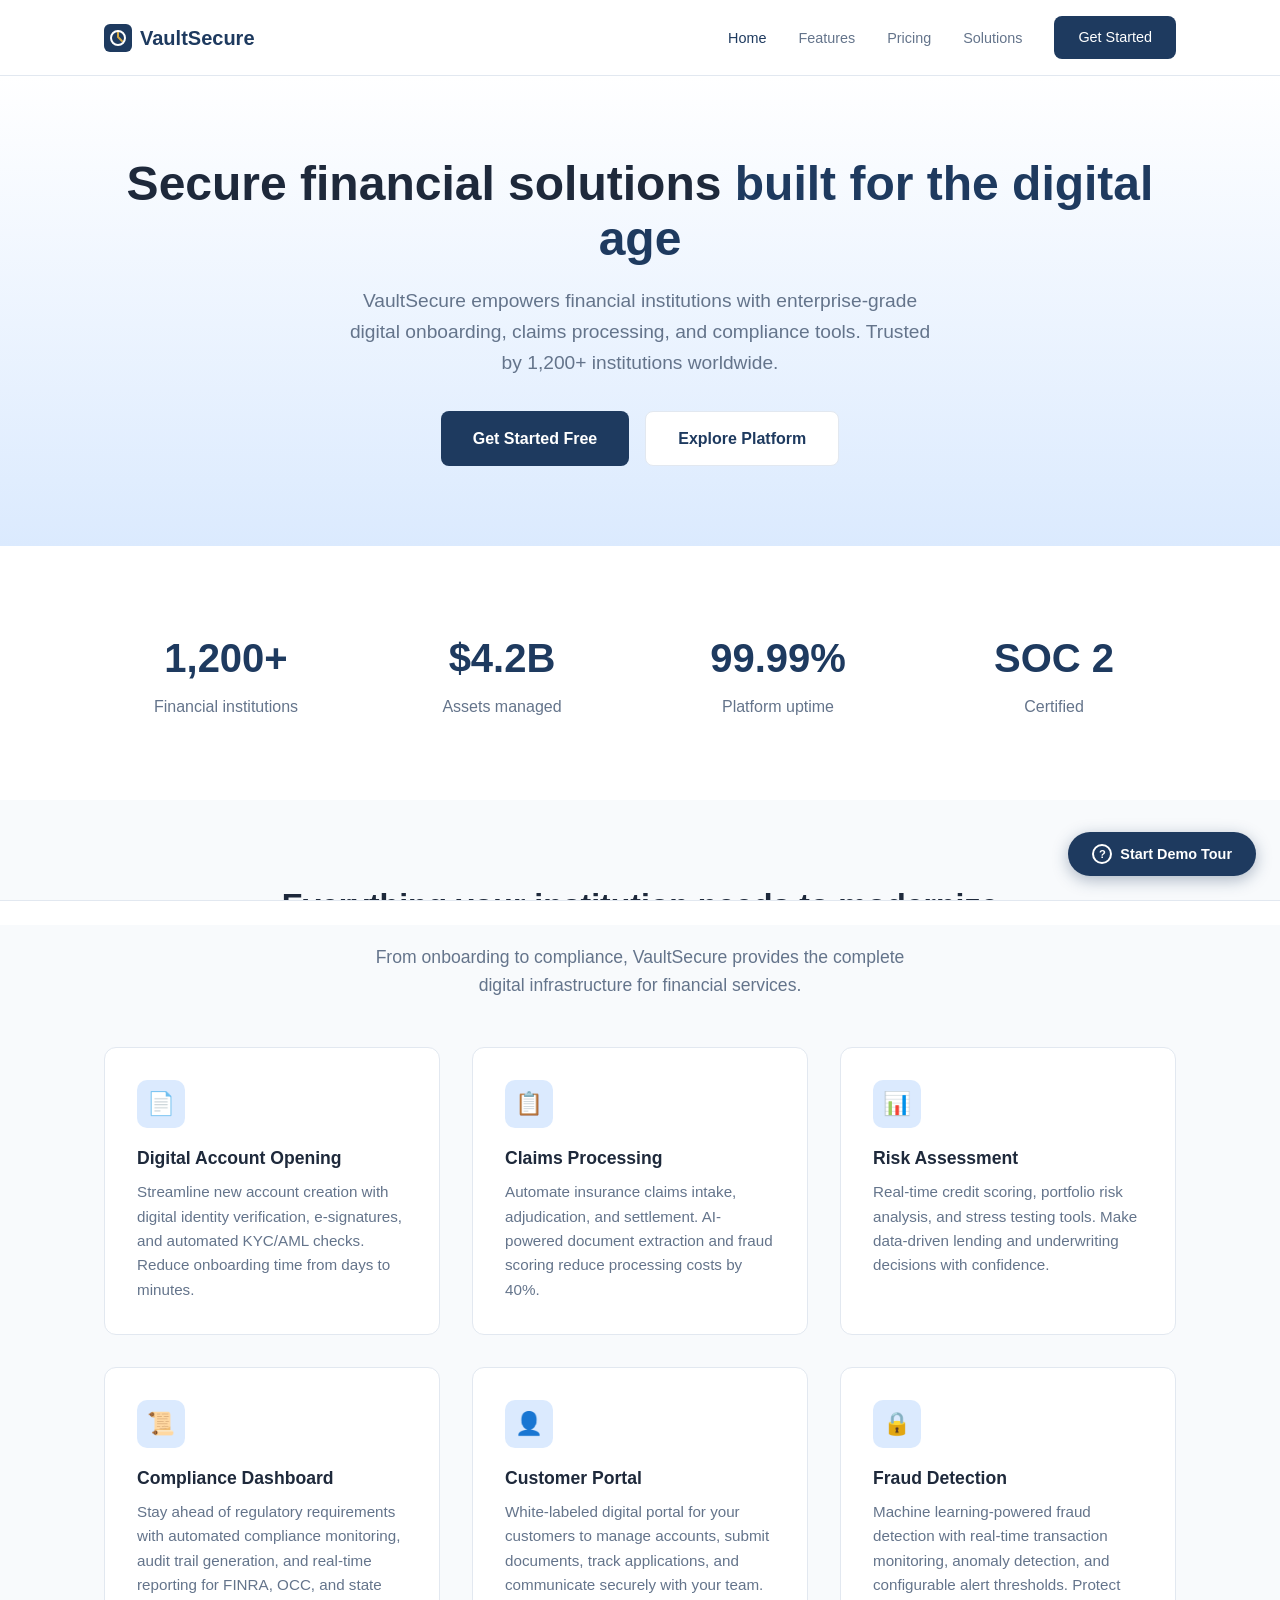
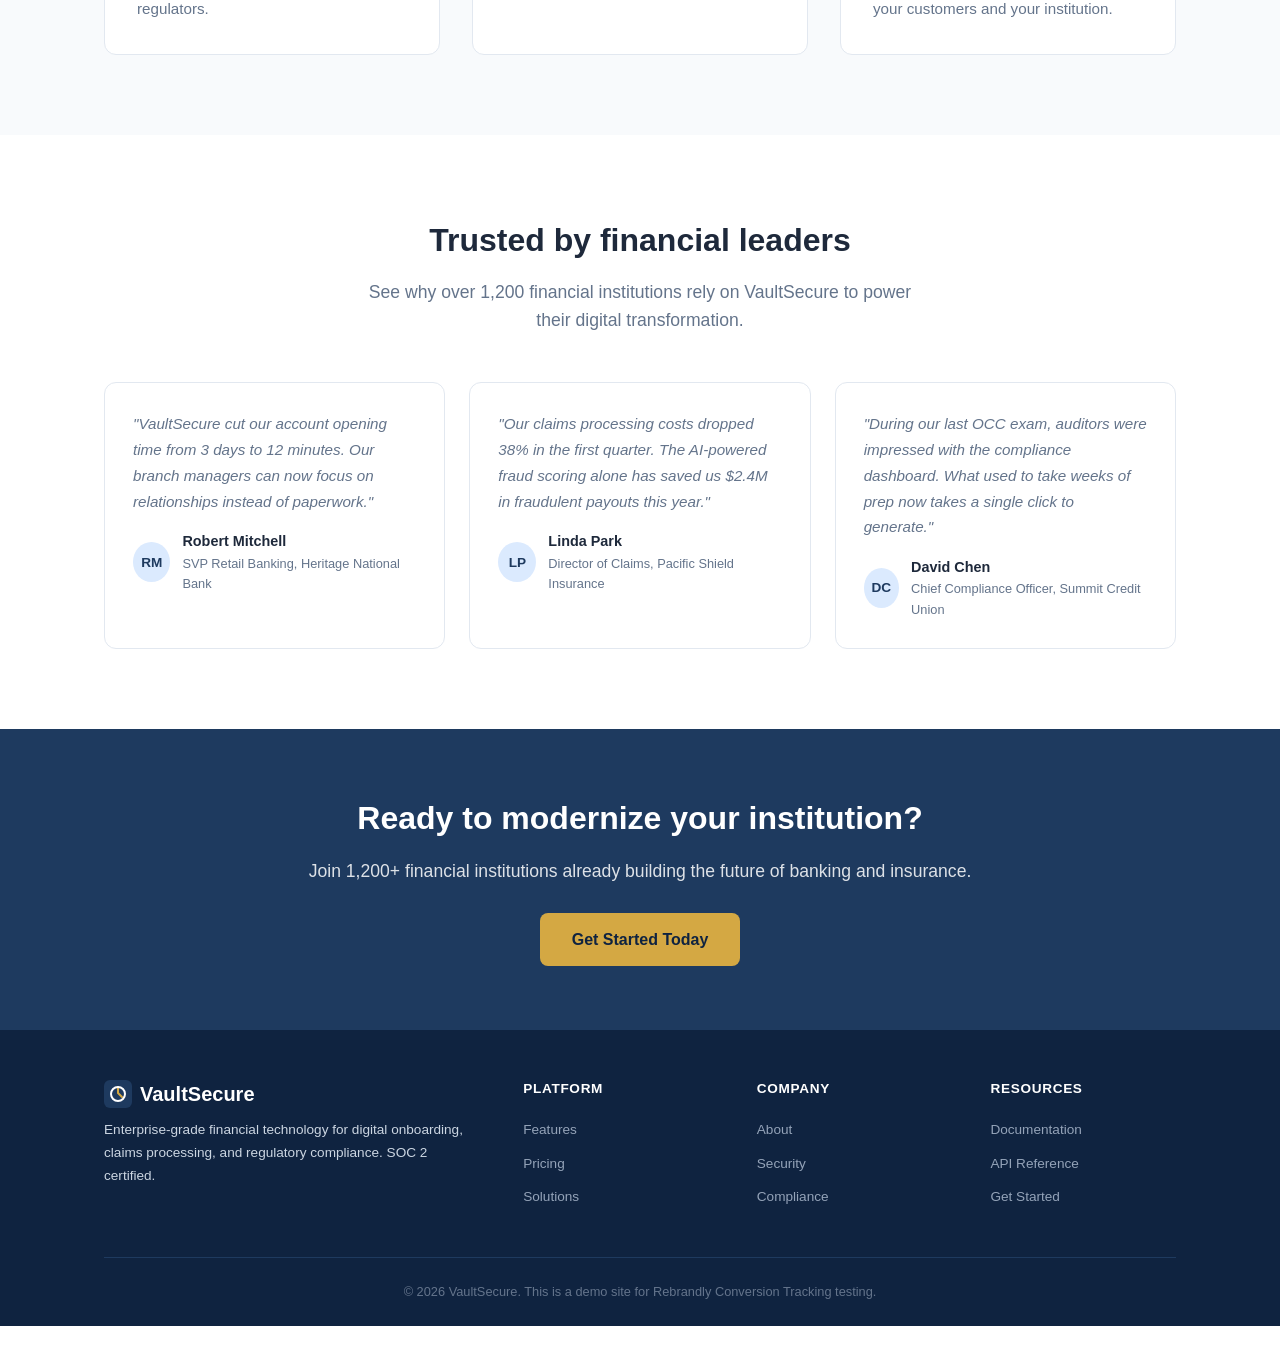
==== index.html @ 62e213d1 "Finance conversion tracking demo - VaultSecure" ====
<!DOCTYPE html>
<html lang="en">
<head>
  <meta charset="UTF-8">
  <meta name="viewport" content="width=device-width, initial-scale=1.0">
  <title>VaultSecure - Secure Financial Solutions for the Digital Age</title>
  <link rel="stylesheet" href="style.css">
  <link rel="stylesheet" href="tour.css">
  <!-- REBRANDLY CONVERSION TRACKING -->
  <script src="https://cdn.test.rebrandly.com/sdk/v1/rbly.min.js" data-api-key="433200b2fd6141da82f1bd3d49b8dce8"></script>
</head>
<body>

  <!-- Nav -->
  <nav class="nav">
    <div class="container">
      <a href="index.html" class="nav-logo">
        <svg viewBox="0 0 28 28" fill="none"><rect width="28" height="28" rx="6" fill="#1e3a5f"/><path d="M14 7v6l4 4" stroke="#d4a843" stroke-width="2" stroke-linecap="round" stroke-linejoin="round"/><circle cx="14" cy="14" r="7" stroke="#fff" stroke-width="2"/></svg>
        VaultSecure
      </a>
      <ul class="nav-links">
        <li><a href="index.html" class="active">Home</a></li>
        <li><a href="features.html">Features</a></li>
        <li><a href="pricing.html">Pricing</a></li>
        <li><a href="solutions.html">Solutions</a></li>
        <li><a href="signup.html" class="btn btn-primary">Get Started</a></li>
      </ul>
    </div>
  </nav>

  <!-- Hero -->
  <section class="hero">
    <div class="container">
      <h1>Secure financial solutions <span>built for the digital age</span></h1>
      <p>VaultSecure empowers financial institutions with enterprise-grade digital onboarding, claims processing, and compliance tools. Trusted by 1,200+ institutions worldwide.</p>
      <div class="hero-actions">
        <a href="signup.html" class="btn btn-primary btn-large">Get Started Free</a>
        <a href="features.html" class="btn btn-secondary btn-large">Explore Platform</a>
      </div>
    </div>
  </section>

  <!-- Stats -->
  <section class="section">
    <div class="container">
      <div class="stats-row">
        <div class="stat">
          <h3>1,200+</h3>
          <p>Financial institutions</p>
        </div>
        <div class="stat">
          <h3>$4.2B</h3>
          <p>Assets managed</p>
        </div>
        <div class="stat">
          <h3>99.99%</h3>
          <p>Platform uptime</p>
        </div>
        <div class="stat">
          <h3>SOC 2</h3>
          <p>Certified</p>
        </div>
      </div>
    </div>
  </section>

  <!-- Features Overview -->
  <section class="section section-alt">
    <div class="container">
      <div class="section-header">
        <h2>Everything your institution needs to modernize</h2>
        <p>From onboarding to compliance, VaultSecure provides the complete digital infrastructure for financial services.</p>
      </div>
      <div class="feature-grid">
        <div class="feature-card">
          <div class="feature-icon">&#128196;</div>
          <h3>Digital Account Opening</h3>
          <p>Streamline new account creation with digital identity verification, e-signatures, and automated KYC/AML checks. Reduce onboarding time from days to minutes.</p>
        </div>
        <div class="feature-card">
          <div class="feature-icon">&#128203;</div>
          <h3>Claims Processing</h3>
          <p>Automate insurance claims intake, adjudication, and settlement. AI-powered document extraction and fraud scoring reduce processing costs by 40%.</p>
        </div>
        <div class="feature-card">
          <div class="feature-icon">&#128202;</div>
          <h3>Risk Assessment</h3>
          <p>Real-time credit scoring, portfolio risk analysis, and stress testing tools. Make data-driven lending and underwriting decisions with confidence.</p>
        </div>
        <div class="feature-card">
          <div class="feature-icon">&#128220;</div>
          <h3>Compliance Dashboard</h3>
          <p>Stay ahead of regulatory requirements with automated compliance monitoring, audit trail generation, and real-time reporting for FINRA, OCC, and state regulators.</p>
        </div>
        <div class="feature-card">
          <div class="feature-icon">&#128100;</div>
          <h3>Customer Portal</h3>
          <p>White-labeled digital portal for your customers to manage accounts, submit documents, track applications, and communicate securely with your team.</p>
        </div>
        <div class="feature-card">
          <div class="feature-icon">&#128274;</div>
          <h3>Fraud Detection</h3>
          <p>Machine learning-powered fraud detection with real-time transaction monitoring, anomaly detection, and configurable alert thresholds. Protect your customers and your institution.</p>
        </div>
      </div>
    </div>
  </section>

  <!-- Testimonials -->
  <section class="section">
    <div class="container">
      <div class="section-header">
        <h2>Trusted by financial leaders</h2>
        <p>See why over 1,200 financial institutions rely on VaultSecure to power their digital transformation.</p>
      </div>
      <div class="testimonial-grid">
        <div class="testimonial-card">
          <blockquote>"VaultSecure cut our account opening time from 3 days to 12 minutes. Our branch managers can now focus on relationships instead of paperwork."</blockquote>
          <div class="testimonial-author">
            <div class="testimonial-avatar">RM</div>
            <div>
              <div class="testimonial-name">Robert Mitchell</div>
              <div class="testimonial-role">SVP Retail Banking, Heritage National Bank</div>
            </div>
          </div>
        </div>
        <div class="testimonial-card">
          <blockquote>"Our claims processing costs dropped 38% in the first quarter. The AI-powered fraud scoring alone has saved us $2.4M in fraudulent payouts this year."</blockquote>
          <div class="testimonial-author">
            <div class="testimonial-avatar">LP</div>
            <div>
              <div class="testimonial-name">Linda Park</div>
              <div class="testimonial-role">Director of Claims, Pacific Shield Insurance</div>
            </div>
          </div>
        </div>
        <div class="testimonial-card">
          <blockquote>"During our last OCC exam, auditors were impressed with the compliance dashboard. What used to take weeks of prep now takes a single click to generate."</blockquote>
          <div class="testimonial-author">
            <div class="testimonial-avatar">DC</div>
            <div>
              <div class="testimonial-name">David Chen</div>
              <div class="testimonial-role">Chief Compliance Officer, Summit Credit Union</div>
            </div>
          </div>
        </div>
      </div>
    </div>
  </section>

  <!-- CTA -->
  <section class="cta-banner">
    <div class="container">
      <h2>Ready to modernize your institution?</h2>
      <p>Join 1,200+ financial institutions already building the future of banking and insurance.</p>
      <a href="signup.html" class="btn btn-primary btn-large">Get Started Today</a>
    </div>
  </section>

  <!-- Footer -->
  <footer class="footer">
    <div class="container">
      <div class="footer-grid">
        <div class="footer-brand">
          <div class="nav-logo" style="color:#fff;">
            <svg viewBox="0 0 28 28" fill="none"><rect width="28" height="28" rx="6" fill="#1e3a5f"/><path d="M14 7v6l4 4" stroke="#d4a843" stroke-width="2" stroke-linecap="round" stroke-linejoin="round"/><circle cx="14" cy="14" r="7" stroke="#fff" stroke-width="2"/></svg>
            VaultSecure
          </div>
          <p>Enterprise-grade financial technology for digital onboarding, claims processing, and regulatory compliance. SOC 2 certified.</p>
        </div>
        <div>
          <h4>Platform</h4>
          <ul>
            <li><a href="features.html">Features</a></li>
            <li><a href="pricing.html">Pricing</a></li>
            <li><a href="solutions.html">Solutions</a></li>
          </ul>
        </div>
        <div>
          <h4>Company</h4>
          <ul>
            <li><a href="#">About</a></li>
            <li><a href="#">Security</a></li>
            <li><a href="#">Compliance</a></li>
          </ul>
        </div>
        <div>
          <h4>Resources</h4>
          <ul>
            <li><a href="#">Documentation</a></li>
            <li><a href="#">API Reference</a></li>
            <li><a href="signup.html">Get Started</a></li>
          </ul>
        </div>
      </div>
      <div class="footer-bottom">
        &copy; 2026 VaultSecure. This is a demo site for Rebrandly Conversion Tracking testing.
      </div>
    </div>
  </footer>

  <script src="app.js"></script>
  <script src="tour.js"></script>
</body>
</html>
---- style.css ----
/* === Reset & Base === */
*, *::before, *::after {
  margin: 0;
  padding: 0;
  box-sizing: border-box;
}

:root {
  --primary: #1e3a5f;
  --primary-dark: #0f2340;
  --primary-light: #dbeafe;
  --accent: #d4a843;
  --text: #1e293b;
  --text-light: #64748b;
  --bg: #ffffff;
  --bg-alt: #f8fafc;
  --border: #e2e8f0;
  --success: #10b981;
  --radius: 8px;
  --shadow: 0 1px 3px rgba(0,0,0,0.08), 0 1px 2px rgba(0,0,0,0.06);
  --shadow-lg: 0 10px 15px -3px rgba(0,0,0,0.08), 0 4px 6px rgba(0,0,0,0.04);
}

body {
  font-family: -apple-system, BlinkMacSystemFont, 'Segoe UI', Roboto, sans-serif;
  color: var(--text);
  background: var(--bg);
  line-height: 1.6;
}

a {
  color: var(--primary);
  text-decoration: none;
}

img {
  max-width: 100%;
}

/* === Layout === */
.container {
  max-width: 1120px;
  margin: 0 auto;
  padding: 0 24px;
}

/* === Nav === */
.nav {
  background: var(--bg);
  border-bottom: 1px solid var(--border);
  padding: 16px 0;
  position: sticky;
  top: 0;
  z-index: 100;
}

.nav .container {
  display: flex;
  align-items: center;
  justify-content: space-between;
}

.nav-logo {
  font-size: 1.25rem;
  font-weight: 700;
  color: var(--primary);
  display: flex;
  align-items: center;
  gap: 8px;
}

.nav-logo svg {
  width: 28px;
  height: 28px;
}

.nav-links {
  display: flex;
  align-items: center;
  gap: 32px;
  list-style: none;
}

.nav-links a {
  color: var(--text-light);
  font-size: 0.9rem;
  font-weight: 500;
  transition: color 0.2s;
}

.nav-links a:hover,
.nav-links a.active {
  color: var(--primary);
}

.nav-links .btn {
  color: #fff;
}

/* === Buttons === */
.btn {
  display: inline-flex;
  align-items: center;
  gap: 8px;
  padding: 10px 24px;
  border-radius: var(--radius);
  font-size: 0.9rem;
  font-weight: 600;
  cursor: pointer;
  border: none;
  transition: all 0.2s;
}

.btn-primary {
  background: var(--primary);
  color: #fff;
}

.btn-primary:hover {
  background: var(--primary-dark);
  color: #fff;
}

.btn-secondary {
  background: var(--bg);
  color: var(--primary);
  border: 1px solid var(--border);
}

.btn-secondary:hover {
  border-color: var(--primary);
}

.btn-accent {
  background: var(--accent);
  color: var(--primary-dark);
}

.btn-accent:hover {
  background: #c49a38;
  color: var(--primary-dark);
}

.btn-large {
  padding: 14px 32px;
  font-size: 1rem;
}

/* === Hero === */
.hero {
  padding: 80px 0;
  text-align: center;
  background: linear-gradient(180deg, var(--bg) 0%, var(--primary-light) 100%);
}

.hero h1 {
  font-size: 3rem;
  font-weight: 800;
  line-height: 1.15;
  margin-bottom: 20px;
  color: var(--text);
}

.hero h1 span {
  color: var(--primary);
}

.hero p {
  font-size: 1.2rem;
  color: var(--text-light);
  max-width: 600px;
  margin: 0 auto 32px;
}

.hero-actions {
  display: flex;
  gap: 16px;
  justify-content: center;
  flex-wrap: wrap;
}

/* === Sections === */
.section {
  padding: 80px 0;
}

.section-alt {
  background: var(--bg-alt);
}

.section-header {
  text-align: center;
  margin-bottom: 48px;
}

.section-header h2 {
  font-size: 2rem;
  font-weight: 700;
  margin-bottom: 12px;
}

.section-header p {
  color: var(--text-light);
  font-size: 1.1rem;
  max-width: 560px;
  margin: 0 auto;
}

/* === Feature Grid === */
.feature-grid {
  display: grid;
  grid-template-columns: repeat(auto-fit, minmax(300px, 1fr));
  gap: 32px;
}

.feature-card {
  background: var(--bg);
  border: 1px solid var(--border);
  border-radius: 12px;
  padding: 32px;
  transition: box-shadow 0.2s;
}

.feature-card:hover {
  box-shadow: var(--shadow-lg);
}

.feature-icon {
  width: 48px;
  height: 48px;
  background: var(--primary-light);
  border-radius: 10px;
  display: flex;
  align-items: center;
  justify-content: center;
  margin-bottom: 16px;
  color: var(--primary);
  font-size: 1.4rem;
}

.feature-card h3 {
  font-size: 1.1rem;
  margin-bottom: 8px;
}

.feature-card p {
  color: var(--text-light);
  font-size: 0.95rem;
}

/* === Stats === */
.stats-row {
  display: grid;
  grid-template-columns: repeat(auto-fit, minmax(200px, 1fr));
  gap: 32px;
  text-align: center;
}

.stat h3 {
  font-size: 2.5rem;
  font-weight: 800;
  color: var(--primary);
}

.stat p {
  color: var(--text-light);
  margin-top: 4px;
}

/* === Pricing === */
.pricing-grid {
  display: grid;
  grid-template-columns: repeat(auto-fit, minmax(280px, 1fr));
  gap: 24px;
  max-width: 960px;
  margin: 0 auto;
}

.pricing-card {
  background: var(--bg);
  border: 1px solid var(--border);
  border-radius: 12px;
  padding: 36px;
  text-align: center;
  position: relative;
}

.pricing-card.featured {
  border-color: var(--accent);
  box-shadow: 0 0 0 1px var(--accent);
}

.pricing-badge {
  position: absolute;
  top: -12px;
  left: 50%;
  transform: translateX(-50%);
  background: var(--accent);
  color: var(--primary-dark);
  font-size: 0.75rem;
  font-weight: 600;
  padding: 4px 16px;
  border-radius: 20px;
  text-transform: uppercase;
  letter-spacing: 0.05em;
}

.pricing-card h3 {
  font-size: 1.2rem;
  margin-bottom: 8px;
}

.pricing-price {
  font-size: 2.5rem;
  font-weight: 800;
  margin: 16px 0;
}

.pricing-price span {
  font-size: 1rem;
  font-weight: 400;
  color: var(--text-light);
}

.pricing-features {
  list-style: none;
  text-align: left;
  margin: 24px 0;
}

.pricing-features li {
  padding: 8px 0;
  font-size: 0.9rem;
  color: var(--text-light);
  display: flex;
  align-items: center;
  gap: 10px;
}

.pricing-features li::before {
  content: "\2713";
  color: var(--success);
  font-weight: 700;
}

.pricing-card .btn {
  width: 100%;
  justify-content: center;
}

/* === Testimonials === */
.testimonial-grid {
  display: grid;
  grid-template-columns: repeat(auto-fit, minmax(300px, 1fr));
  gap: 24px;
}

.testimonial-card {
  background: var(--bg);
  border: 1px solid var(--border);
  border-radius: 12px;
  padding: 28px;
}

.testimonial-card blockquote {
  font-size: 0.95rem;
  color: var(--text-light);
  font-style: italic;
  margin-bottom: 16px;
  line-height: 1.7;
}

.testimonial-author {
  display: flex;
  align-items: center;
  gap: 12px;
}

.testimonial-avatar {
  width: 40px;
  height: 40px;
  border-radius: 50%;
  background: var(--primary-light);
  display: flex;
  align-items: center;
  justify-content: center;
  font-weight: 700;
  color: var(--primary);
  font-size: 0.85rem;
}

.testimonial-name {
  font-weight: 600;
  font-size: 0.9rem;
}

.testimonial-role {
  font-size: 0.8rem;
  color: var(--text-light);
}

/* === CTA Banner === */
.cta-banner {
  background: var(--primary);
  color: #fff;
  padding: 64px 0;
  text-align: center;
}

.cta-banner h2 {
  font-size: 2rem;
  margin-bottom: 12px;
}

.cta-banner p {
  opacity: 0.85;
  margin-bottom: 28px;
  font-size: 1.1rem;
}

.cta-banner .btn-primary {
  background: var(--accent);
  color: var(--primary-dark);
}

.cta-banner .btn-primary:hover {
  background: #c49a38;
}

/* === Forms === */
.form-page {
  padding: 80px 0;
  background: var(--bg-alt);
  min-height: calc(100vh - 65px);
  display: flex;
  align-items: center;
}

.form-wrapper {
  max-width: 480px;
  margin: 0 auto;
  background: var(--bg);
  border: 1px solid var(--border);
  border-radius: 12px;
  padding: 40px;
  box-shadow: var(--shadow-lg);
}

.form-wrapper h1 {
  font-size: 1.5rem;
  margin-bottom: 8px;
}

.form-wrapper > p {
  color: var(--text-light);
  margin-bottom: 28px;
  font-size: 0.95rem;
}

.form-group {
  margin-bottom: 20px;
}

.form-group label {
  display: block;
  font-size: 0.85rem;
  font-weight: 600;
  margin-bottom: 6px;
}

.form-group input,
.form-group select {
  width: 100%;
  padding: 10px 14px;
  border: 1px solid var(--border);
  border-radius: var(--radius);
  font-size: 0.95rem;
  transition: border-color 0.2s;
}

.form-group input:focus,
.form-group select:focus {
  outline: none;
  border-color: var(--primary);
  box-shadow: 0 0 0 3px var(--primary-light);
}

.form-row {
  display: grid;
  grid-template-columns: 1fr 1fr;
  gap: 16px;
}

.form-wrapper .btn {
  width: 100%;
  justify-content: center;
  margin-top: 8px;
}

.form-footer {
  text-align: center;
  margin-top: 20px;
  font-size: 0.85rem;
  color: var(--text-light);
}

/* === Thank You / Success === */
.success-page {
  padding: 120px 0;
  text-align: center;
  min-height: calc(100vh - 65px);
}

.success-icon {
  width: 80px;
  height: 80px;
  background: #d1fae5;
  border-radius: 50%;
  display: flex;
  align-items: center;
  justify-content: center;
  margin: 0 auto 24px;
  font-size: 2.5rem;
  color: var(--success);
}

.success-page h1 {
  font-size: 2rem;
  margin-bottom: 12px;
}

.success-page p {
  color: var(--text-light);
  font-size: 1.1rem;
  max-width: 480px;
  margin: 0 auto 32px;
}

/* === Solutions / Use Cases Page === */
.use-case-section {
  display: grid;
  grid-template-columns: 1fr 1fr;
  gap: 48px;
  align-items: center;
  padding: 48px 0;
}

.use-case-section:not(:last-child) {
  border-bottom: 1px solid var(--border);
}

.use-case-section:nth-child(even) {
  direction: rtl;
}

.use-case-section:nth-child(even) > * {
  direction: ltr;
}

.use-case-content h3 {
  font-size: 1.4rem;
  margin-bottom: 12px;
}

.use-case-content p {
  color: var(--text-light);
  margin-bottom: 16px;
}

.use-case-visual {
  background: var(--primary-light);
  border-radius: 12px;
  padding: 48px;
  display: flex;
  align-items: center;
  justify-content: center;
  min-height: 240px;
  font-size: 3rem;
}

/* === Footer === */
.footer {
  background: var(--primary-dark);
  color: #cbd5e1;
  padding: 48px 0 24px;
}

.footer-grid {
  display: grid;
  grid-template-columns: 2fr 1fr 1fr 1fr;
  gap: 48px;
  margin-bottom: 40px;
}

.footer-brand p {
  font-size: 0.85rem;
  margin-top: 8px;
  line-height: 1.7;
}

.footer h4 {
  color: #fff;
  font-size: 0.85rem;
  text-transform: uppercase;
  letter-spacing: 0.05em;
  margin-bottom: 16px;
}

.footer ul {
  list-style: none;
}

.footer ul li {
  margin-bottom: 8px;
}

.footer ul a {
  color: #94a3b8;
  font-size: 0.85rem;
  transition: color 0.2s;
}

.footer ul a:hover {
  color: #fff;
}

.footer-bottom {
  border-top: 1px solid #1e3a5f;
  padding-top: 24px;
  font-size: 0.8rem;
  color: #64748b;
  text-align: center;
}

/* === Responsive === */
@media (max-width: 768px) {
  .hero h1 {
    font-size: 2rem;
  }

  .nav-links {
    gap: 16px;
  }

  .footer-grid {
    grid-template-columns: 1fr 1fr;
  }

  .use-case-section {
    grid-template-columns: 1fr;
  }

  .use-case-section:nth-child(even) {
    direction: ltr;
  }

  .pricing-grid {
    grid-template-columns: 1fr;
  }
}
---- tour.css ----
/* === Tour Overlay System === */

/* Floating launch button */
.tour-launch {
  position: fixed;
  bottom: 24px;
  right: 24px;
  background: var(--primary);
  color: #fff;
  border: none;
  padding: 12px 24px;
  border-radius: 40px;
  font-size: 0.9rem;
  font-weight: 700;
  cursor: pointer;
  box-shadow: 0 4px 16px rgba(30, 58, 95, 0.35);
  z-index: 9000;
  display: flex;
  align-items: center;
  gap: 8px;
  transition: all 0.2s;
}

.tour-launch:hover {
  transform: translateY(-2px);
  box-shadow: 0 6px 20px rgba(30, 58, 95, 0.45);
}

.tour-launch.hidden {
  display: none;
}

.tour-launch-icon {
  width: 20px;
  height: 20px;
  border: 2px solid #fff;
  border-radius: 50%;
  display: flex;
  align-items: center;
  justify-content: center;
  font-size: 0.7rem;
  font-weight: 800;
}

/* Backdrop — only visible once tour is started, never on page load */
.tour-backdrop {
  position: fixed;
  inset: 0;
  background: rgba(15, 35, 64, 0.5);
  z-index: 9998;
  opacity: 0;
  pointer-events: none;
  transition: opacity 0.3s;
}

.tour-backdrop.visible {
  opacity: 1;
  pointer-events: auto;
}

/* Spotlight cutout on the target element */
.tour-spotlight {
  position: absolute;
  border-radius: 8px;
  box-shadow: 0 0 0 9999px rgba(15, 35, 64, 0.55);
  z-index: 9999;
  pointer-events: none;
  transition: all 0.4s ease;
  display: none;
}

/* Centered tooltip (for steps with no target element) */
.tour-tooltip.tour-tooltip-center {
  position: fixed;
  top: 50%;
  left: 50%;
  transform: translate(-50%, -50%);
}

.tour-tooltip.tour-tooltip-center.visible {
  transform: translate(-50%, -50%);
}

/* Tooltip */
.tour-tooltip {
  position: absolute;
  z-index: 10000;
  background: #fff;
  border-radius: 12px;
  box-shadow: 0 20px 40px rgba(0,0,0,0.15), 0 0 0 1px rgba(0,0,0,0.05);
  width: 380px;
  max-width: calc(100vw - 32px);
  opacity: 0;
  transform: translateY(8px);
  transition: all 0.3s ease;
  pointer-events: none;
}

.tour-tooltip.visible {
  opacity: 1;
  transform: translateY(0);
  pointer-events: auto;
}

/* Tooltip arrow */
.tour-tooltip::before {
  content: "";
  position: absolute;
  width: 14px;
  height: 14px;
  background: #fff;
  transform: rotate(45deg);
  box-shadow: -1px -1px 0 0 rgba(0,0,0,0.05);
}

.tour-tooltip.arrow-top::before {
  top: -7px;
  left: 32px;
}

.tour-tooltip.arrow-bottom::before {
  bottom: -7px;
  left: 32px;
  box-shadow: 1px 1px 0 0 rgba(0,0,0,0.05);
}

.tour-tooltip.arrow-left::before {
  left: -7px;
  top: 24px;
}

.tour-tooltip.arrow-right::before {
  right: -7px;
  top: 24px;
  box-shadow: 1px -1px 0 0 rgba(0,0,0,0.05);
}

/* Tooltip content */
.tour-tooltip-header {
  padding: 20px 24px 0;
  display: flex;
  align-items: center;
  gap: 10px;
}

.tour-step-badge {
  background: var(--primary);
  color: #fff;
  font-size: 0.7rem;
  font-weight: 700;
  padding: 3px 10px;
  border-radius: 10px;
  text-transform: uppercase;
  letter-spacing: 0.04em;
  white-space: nowrap;
}

.tour-tooltip-title {
  font-size: 1rem;
  font-weight: 700;
  color: var(--text);
}

.tour-tooltip-body {
  padding: 12px 24px 0;
  font-size: 0.88rem;
  color: var(--text-light);
  line-height: 1.65;
}

.tour-tooltip-body code {
  background: var(--primary-light);
  padding: 2px 6px;
  border-radius: 4px;
  font-size: 0.8rem;
  color: var(--primary-dark);
}

.tour-tooltip-body .tour-code-block {
  background: #0f2340;
  border-radius: 6px;
  padding: 12px 14px;
  margin: 10px 0;
  overflow-x: auto;
}

.tour-tooltip-body .tour-code-block code {
  background: none;
  color: #e2e8f0;
  font-size: 0.78rem;
  padding: 0;
  display: block;
  white-space: pre;
  line-height: 1.6;
}

/* Tooltip footer / nav */
.tour-tooltip-footer {
  padding: 16px 24px 20px;
  display: flex;
  align-items: center;
  justify-content: space-between;
}

.tour-progress {
  display: flex;
  gap: 6px;
}

.tour-progress-dot {
  width: 8px;
  height: 8px;
  border-radius: 50%;
  background: var(--border);
  transition: background 0.3s;
}

.tour-progress-dot.active {
  background: var(--primary);
}

.tour-progress-dot.done {
  background: var(--success);
}

.tour-nav {
  display: flex;
  gap: 8px;
}

.tour-btn {
  padding: 8px 16px;
  border-radius: 6px;
  font-size: 0.82rem;
  font-weight: 600;
  cursor: pointer;
  border: none;
  transition: all 0.2s;
}

.tour-btn-secondary {
  background: var(--bg-alt);
  color: var(--text-light);
  border: 1px solid var(--border);
}

.tour-btn-secondary:hover {
  border-color: var(--primary);
  color: var(--primary);
}

.tour-btn-primary {
  background: var(--primary);
  color: #fff;
}

.tour-btn-primary:hover {
  background: var(--primary-dark);
}

.tour-btn-close {
  background: none;
  border: none;
  color: var(--text-light);
  font-size: 1.2rem;
  cursor: pointer;
  padding: 2px 6px;
  border-radius: 4px;
  position: absolute;
  top: 12px;
  right: 12px;
}

.tour-btn-close:hover {
  background: var(--bg-alt);
  color: var(--text);
}

/* Bottom progress bar */
.tour-bar {
  position: fixed;
  bottom: 0;
  left: 0;
  right: 0;
  background: #fff;
  border-top: 1px solid var(--border);
  padding: 12px 24px;
  z-index: 10001;
  display: flex;
  align-items: center;
  justify-content: center;
  gap: 24px;
  transform: translateY(100%);
  transition: transform 0.3s ease;
}

.tour-bar.visible {
  transform: translateY(0);
}

.tour-bar-steps {
  display: flex;
  align-items: center;
  gap: 8px;
}

.tour-bar-step {
  display: flex;
  align-items: center;
  gap: 6px;
  font-size: 0.8rem;
  color: var(--text-light);
  font-weight: 500;
}

.tour-bar-step.active {
  color: var(--primary);
  font-weight: 700;
}

.tour-bar-step.done {
  color: var(--success);
}

.tour-bar-step-num {
  width: 24px;
  height: 24px;
  border-radius: 50%;
  background: var(--border);
  color: var(--text-light);
  display: flex;
  align-items: center;
  justify-content: center;
  font-size: 0.7rem;
  font-weight: 700;
  transition: all 0.3s;
}

.tour-bar-step.active .tour-bar-step-num {
  background: var(--primary);
  color: #fff;
}

.tour-bar-step.done .tour-bar-step-num {
  background: var(--success);
  color: #fff;
}

.tour-bar-connector {
  width: 32px;
  height: 2px;
  background: var(--border);
}

.tour-bar-connector.done {
  background: var(--success);
}

/* Highlighted element ring */
.tour-highlight {
  outline: 3px solid var(--primary) !important;
  outline-offset: 4px;
  border-radius: 8px;
  position: relative;
  z-index: 9999;
}

/* Responsive */
@media (max-width: 480px) {
  .tour-tooltip {
    width: calc(100vw - 24px);
  }
}
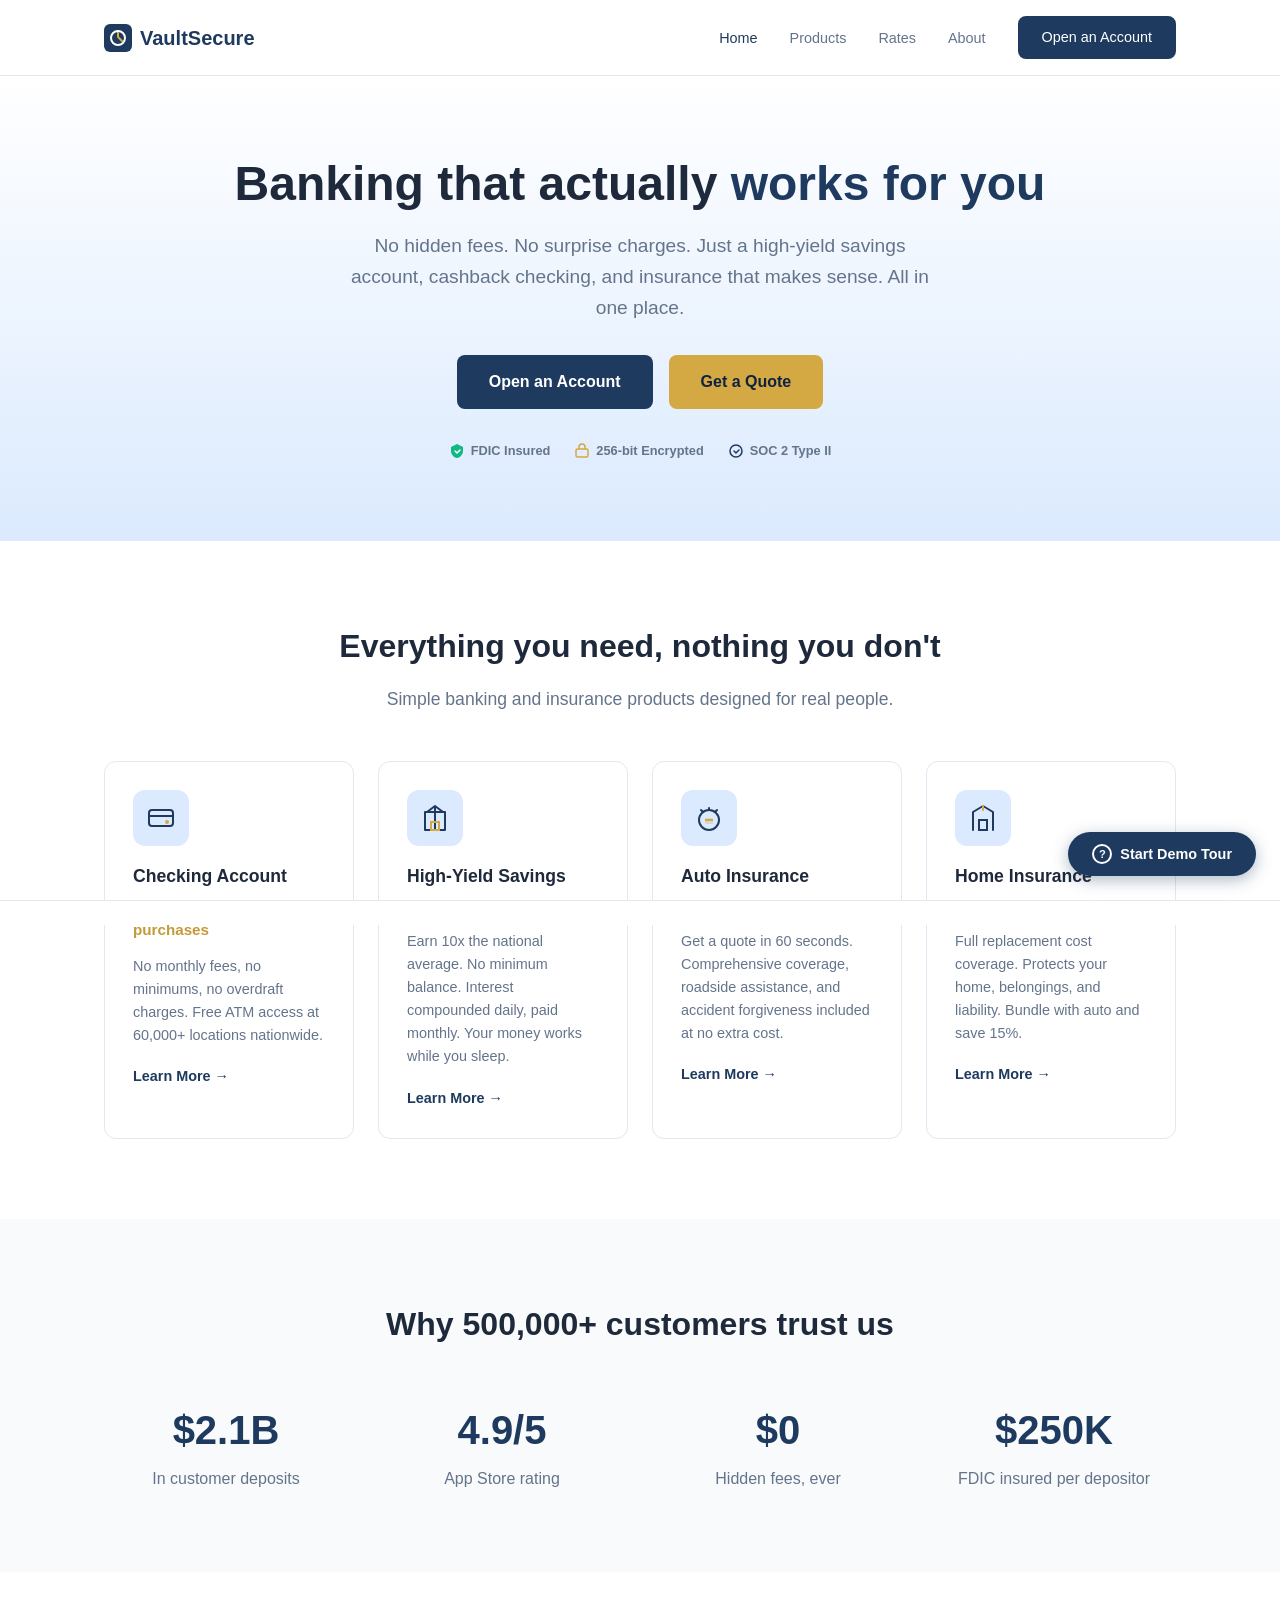
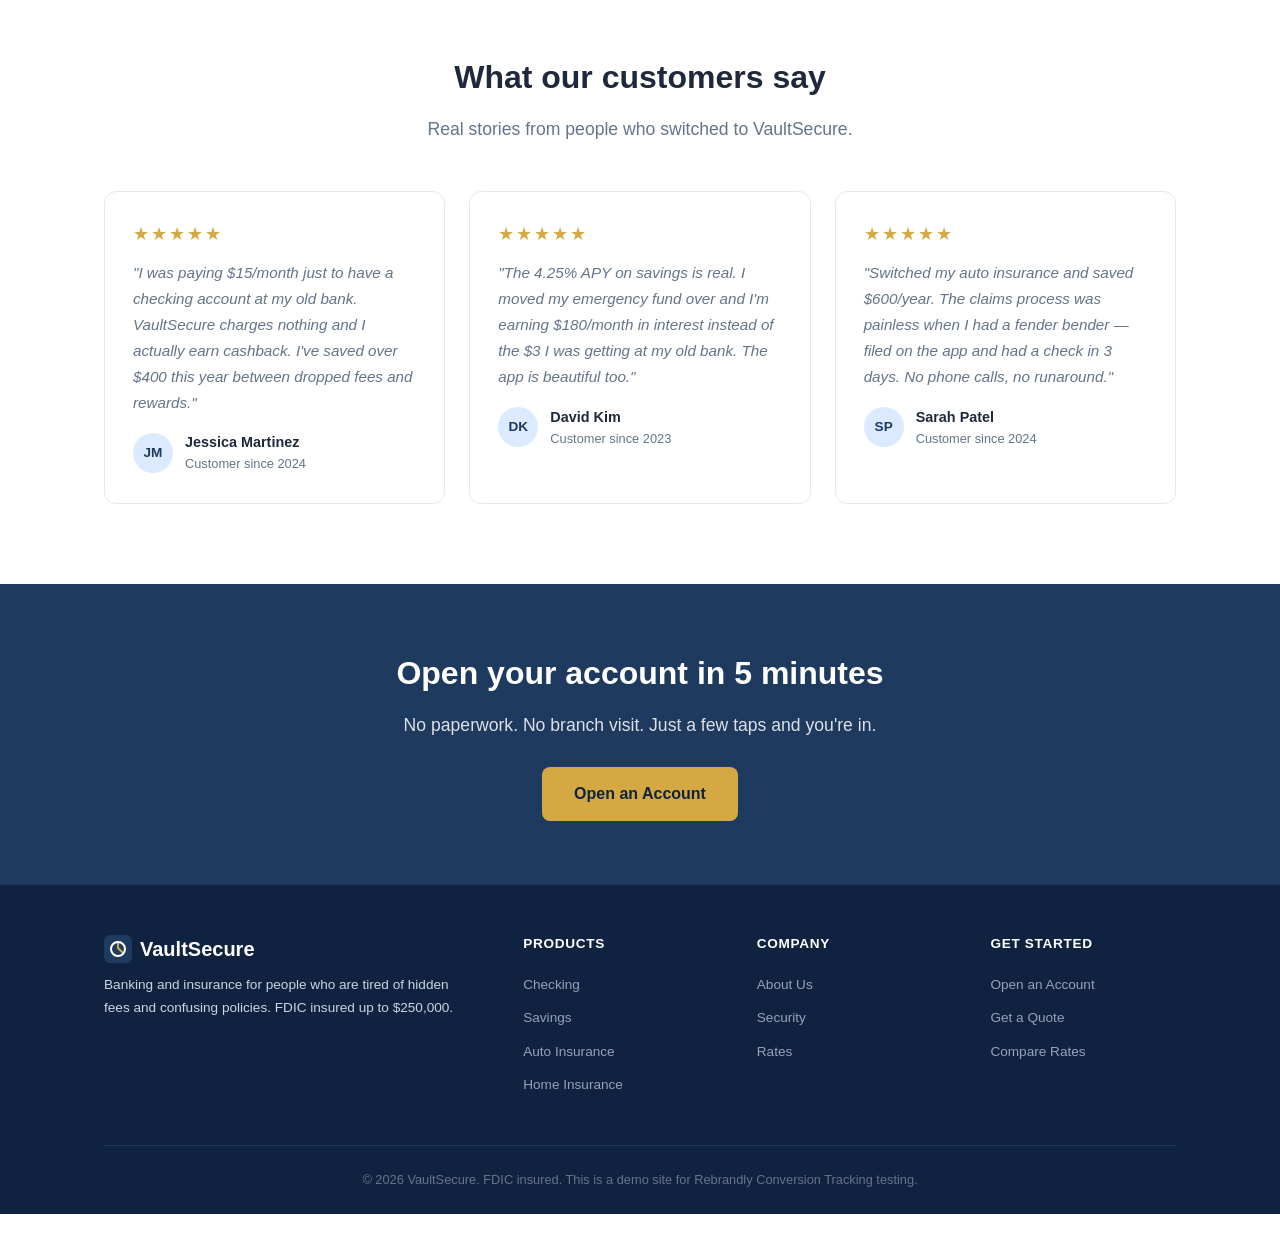
==== commit b1979447: "Redesign as consumer-facing digital bank with product cards, rates tables, and account application f" ====
--- a/index.html
+++ b/index.html
@@ -3,7 +3,7 @@
 <head>
   <meta charset="UTF-8">
   <meta name="viewport" content="width=device-width, initial-scale=1.0">
-  <title>VaultSecure - Secure Financial Solutions for the Digital Age</title>
+  <title>VaultSecure - Banking That Actually Works for You</title>
   <link rel="stylesheet" href="style.css">
   <link rel="stylesheet" href="tour.css">
   <!-- REBRANDLY CONVERSION TRACKING -->
@@ -20,10 +20,10 @@
       </a>
       <ul class="nav-links">
         <li><a href="index.html" class="active">Home</a></li>
-        <li><a href="features.html">Features</a></li>
-        <li><a href="pricing.html">Pricing</a></li>
-        <li><a href="solutions.html">Solutions</a></li>
-        <li><a href="signup.html" class="btn btn-primary">Get Started</a></li>
+        <li><a href="products.html">Products</a></li>
+        <li><a href="rates.html">Rates</a></li>
+        <li><a href="about.html">About</a></li>
+        <li><a href="signup.html" class="btn btn-primary">Open an Account</a></li>
       </ul>
     </div>
   </nav>
@@ -31,76 +31,90 @@
   <!-- Hero -->
   <section class="hero">
     <div class="container">
-      <h1>Secure financial solutions <span>built for the digital age</span></h1>
-      <p>VaultSecure empowers financial institutions with enterprise-grade digital onboarding, claims processing, and compliance tools. Trusted by 1,200+ institutions worldwide.</p>
+      <h1>Banking that actually <span>works for you</span></h1>
+      <p>No hidden fees. No surprise charges. Just a high-yield savings account, cashback checking, and insurance that makes sense. All in one place.</p>
       <div class="hero-actions">
-        <a href="signup.html" class="btn btn-primary btn-large">Get Started Free</a>
-        <a href="features.html" class="btn btn-secondary btn-large">Explore Platform</a>
+        <a href="signup.html" class="btn btn-primary btn-large" data-cta="open-account">Open an Account</a>
+        <a href="signup.html" class="btn btn-accent btn-large" data-cta="get-quote">Get a Quote</a>
+      </div>
+      <div class="hero-trust">
+        <span class="trust-badge"><svg width="16" height="16" viewBox="0 0 16 16" fill="none"><path d="M8 1L2 4v4c0 3.5 2.6 6.4 6 7 3.4-.6 6-3.5 6-7V4L8 1z" fill="#10b981"/><path d="M6 8l2 2 3-3" stroke="#fff" stroke-width="1.5" stroke-linecap="round" stroke-linejoin="round"/></svg> FDIC Insured</span>
+        <span class="trust-badge"><svg width="16" height="16" viewBox="0 0 16 16" fill="none"><rect x="2" y="6" width="12" height="8" rx="1.5" stroke="#d4a843" stroke-width="1.5"/><path d="M5 6V4a3 3 0 016 0v2" stroke="#d4a843" stroke-width="1.5"/></svg> 256-bit Encrypted</span>
+        <span class="trust-badge"><svg width="16" height="16" viewBox="0 0 16 16" fill="none"><circle cx="8" cy="8" r="6" stroke="#1e3a5f" stroke-width="1.5"/><path d="M6 8l2 2 3-3" stroke="#1e3a5f" stroke-width="1.5" stroke-linecap="round"/></svg> SOC 2 Type II</span>
+      </div>
+    </div>
+  </section>
+
+  <!-- Product Cards -->
+  <section class="section" id="products-preview">
+    <div class="container">
+      <div class="section-header">
+        <h2>Everything you need, nothing you don't</h2>
+        <p>Simple banking and insurance products designed for real people.</p>
+      </div>
+      <div class="product-grid">
+        <div class="product-card">
+          <div class="product-icon">
+            <svg width="32" height="32" viewBox="0 0 32 32" fill="none"><rect x="4" y="8" width="24" height="16" rx="3" stroke="#1e3a5f" stroke-width="2"/><line x1="4" y1="14" x2="28" y2="14" stroke="#1e3a5f" stroke-width="2"/><circle cx="22" cy="20" r="2" fill="#d4a843"/></svg>
+          </div>
+          <h3>Checking Account</h3>
+          <div class="product-highlight">1.5% cashback on all purchases</div>
+          <p>No monthly fees, no minimums, no overdraft charges. Free ATM access at 60,000+ locations nationwide.</p>
+          <a href="products.html" class="product-link">Learn More &rarr;</a>
+        </div>
+        <div class="product-card">
+          <div class="product-icon">
+            <svg width="32" height="32" viewBox="0 0 32 32" fill="none"><path d="M16 4v24M8 10l8-6 8 6M6 10h20v18H6z" stroke="#1e3a5f" stroke-width="2" stroke-linecap="round" stroke-linejoin="round"/><rect x="12" y="20" width="8" height="8" stroke="#d4a843" stroke-width="2"/></svg>
+          </div>
+          <h3>High-Yield Savings</h3>
+          <div class="product-highlight">4.25% APY</div>
+          <p>Earn 10x the national average. No minimum balance. Interest compounded daily, paid monthly. Your money works while you sleep.</p>
+          <a href="products.html" class="product-link">Learn More &rarr;</a>
+        </div>
+        <div class="product-card">
+          <div class="product-icon">
+            <svg width="32" height="32" viewBox="0 0 32 32" fill="none"><circle cx="16" cy="18" r="10" stroke="#1e3a5f" stroke-width="2"/><path d="M16 8V6M10 10l-2-2M22 10l2-2" stroke="#1e3a5f" stroke-width="2" stroke-linecap="round"/><rect x="12" y="16" width="8" height="6" rx="1" fill="#d4a843" opacity="0.3"/><path d="M12 18h8" stroke="#d4a843" stroke-width="2"/></svg>
+          </div>
+          <h3>Auto Insurance</h3>
+          <div class="product-highlight">From $29/mo</div>
+          <p>Get a quote in 60 seconds. Comprehensive coverage, roadside assistance, and accident forgiveness included at no extra cost.</p>
+          <a href="products.html" class="product-link">Learn More &rarr;</a>
+        </div>
+        <div class="product-card">
+          <div class="product-icon">
+            <svg width="32" height="32" viewBox="0 0 32 32" fill="none"><path d="M6 28V10l10-6 10 6v18" stroke="#1e3a5f" stroke-width="2" stroke-linecap="round" stroke-linejoin="round"/><rect x="12" y="18" width="8" height="10" stroke="#1e3a5f" stroke-width="2"/><path d="M16 4v4" stroke="#d4a843" stroke-width="2" stroke-linecap="round"/></svg>
+          </div>
+          <h3>Home Insurance</h3>
+          <div class="product-highlight">From $45/mo</div>
+          <p>Full replacement cost coverage. Protects your home, belongings, and liability. Bundle with auto and save 15%.</p>
+          <a href="products.html" class="product-link">Learn More &rarr;</a>
+        </div>
       </div>
     </div>
   </section>
 
   <!-- Stats -->
-  <section class="section">
-    <div class="container">
+  <section class="section section-alt">
+    <div class="container">
+      <div class="section-header">
+        <h2>Why 500,000+ customers trust us</h2>
+      </div>
       <div class="stats-row">
         <div class="stat">
-          <h3>1,200+</h3>
-          <p>Financial institutions</p>
-        </div>
-        <div class="stat">
-          <h3>$4.2B</h3>
-          <p>Assets managed</p>
-        </div>
-        <div class="stat">
-          <h3>99.99%</h3>
-          <p>Platform uptime</p>
-        </div>
-        <div class="stat">
-          <h3>SOC 2</h3>
-          <p>Certified</p>
-        </div>
-      </div>
-    </div>
-  </section>
-
-  <!-- Features Overview -->
-  <section class="section section-alt">
-    <div class="container">
-      <div class="section-header">
-        <h2>Everything your institution needs to modernize</h2>
-        <p>From onboarding to compliance, VaultSecure provides the complete digital infrastructure for financial services.</p>
-      </div>
-      <div class="feature-grid">
-        <div class="feature-card">
-          <div class="feature-icon">&#128196;</div>
-          <h3>Digital Account Opening</h3>
-          <p>Streamline new account creation with digital identity verification, e-signatures, and automated KYC/AML checks. Reduce onboarding time from days to minutes.</p>
-        </div>
-        <div class="feature-card">
-          <div class="feature-icon">&#128203;</div>
-          <h3>Claims Processing</h3>
-          <p>Automate insurance claims intake, adjudication, and settlement. AI-powered document extraction and fraud scoring reduce processing costs by 40%.</p>
-        </div>
-        <div class="feature-card">
-          <div class="feature-icon">&#128202;</div>
-          <h3>Risk Assessment</h3>
-          <p>Real-time credit scoring, portfolio risk analysis, and stress testing tools. Make data-driven lending and underwriting decisions with confidence.</p>
-        </div>
-        <div class="feature-card">
-          <div class="feature-icon">&#128220;</div>
-          <h3>Compliance Dashboard</h3>
-          <p>Stay ahead of regulatory requirements with automated compliance monitoring, audit trail generation, and real-time reporting for FINRA, OCC, and state regulators.</p>
-        </div>
-        <div class="feature-card">
-          <div class="feature-icon">&#128100;</div>
-          <h3>Customer Portal</h3>
-          <p>White-labeled digital portal for your customers to manage accounts, submit documents, track applications, and communicate securely with your team.</p>
-        </div>
-        <div class="feature-card">
-          <div class="feature-icon">&#128274;</div>
-          <h3>Fraud Detection</h3>
-          <p>Machine learning-powered fraud detection with real-time transaction monitoring, anomaly detection, and configurable alert thresholds. Protect your customers and your institution.</p>
+          <h3>$2.1B</h3>
+          <p>In customer deposits</p>
+        </div>
+        <div class="stat">
+          <h3>4.9/5</h3>
+          <p>App Store rating</p>
+        </div>
+        <div class="stat">
+          <h3>$0</h3>
+          <p>Hidden fees, ever</p>
+        </div>
+        <div class="stat">
+          <h3>$250K</h3>
+          <p>FDIC insured per depositor</p>
         </div>
       </div>
     </div>
@@ -110,37 +124,40 @@
   <section class="section">
     <div class="container">
       <div class="section-header">
-        <h2>Trusted by financial leaders</h2>
-        <p>See why over 1,200 financial institutions rely on VaultSecure to power their digital transformation.</p>
+        <h2>What our customers say</h2>
+        <p>Real stories from people who switched to VaultSecure.</p>
       </div>
       <div class="testimonial-grid">
         <div class="testimonial-card">
-          <blockquote>"VaultSecure cut our account opening time from 3 days to 12 minutes. Our branch managers can now focus on relationships instead of paperwork."</blockquote>
+          <div class="testimonial-stars">&#9733;&#9733;&#9733;&#9733;&#9733;</div>
+          <blockquote>"I was paying $15/month just to have a checking account at my old bank. VaultSecure charges nothing and I actually earn cashback. I've saved over $400 this year between dropped fees and rewards."</blockquote>
           <div class="testimonial-author">
-            <div class="testimonial-avatar">RM</div>
+            <div class="testimonial-avatar">JM</div>
             <div>
-              <div class="testimonial-name">Robert Mitchell</div>
-              <div class="testimonial-role">SVP Retail Banking, Heritage National Bank</div>
+              <div class="testimonial-name">Jessica Martinez</div>
+              <div class="testimonial-role">Customer since 2024</div>
             </div>
           </div>
         </div>
         <div class="testimonial-card">
-          <blockquote>"Our claims processing costs dropped 38% in the first quarter. The AI-powered fraud scoring alone has saved us $2.4M in fraudulent payouts this year."</blockquote>
+          <div class="testimonial-stars">&#9733;&#9733;&#9733;&#9733;&#9733;</div>
+          <blockquote>"The 4.25% APY on savings is real. I moved my emergency fund over and I'm earning $180/month in interest instead of the $3 I was getting at my old bank. The app is beautiful too."</blockquote>
           <div class="testimonial-author">
-            <div class="testimonial-avatar">LP</div>
+            <div class="testimonial-avatar">DK</div>
             <div>
-              <div class="testimonial-name">Linda Park</div>
-              <div class="testimonial-role">Director of Claims, Pacific Shield Insurance</div>
+              <div class="testimonial-name">David Kim</div>
+              <div class="testimonial-role">Customer since 2023</div>
             </div>
           </div>
         </div>
         <div class="testimonial-card">
-          <blockquote>"During our last OCC exam, auditors were impressed with the compliance dashboard. What used to take weeks of prep now takes a single click to generate."</blockquote>
+          <div class="testimonial-stars">&#9733;&#9733;&#9733;&#9733;&#9733;</div>
+          <blockquote>"Switched my auto insurance and saved $600/year. The claims process was painless when I had a fender bender — filed on the app and had a check in 3 days. No phone calls, no runaround."</blockquote>
           <div class="testimonial-author">
-            <div class="testimonial-avatar">DC</div>
+            <div class="testimonial-avatar">SP</div>
             <div>
-              <div class="testimonial-name">David Chen</div>
-              <div class="testimonial-role">Chief Compliance Officer, Summit Credit Union</div>
+              <div class="testimonial-name">Sarah Patel</div>
+              <div class="testimonial-role">Customer since 2024</div>
             </div>
           </div>
         </div>
@@ -148,12 +165,12 @@
     </div>
   </section>
 
-  <!-- CTA -->
+  <!-- CTA Banner -->
   <section class="cta-banner">
     <div class="container">
-      <h2>Ready to modernize your institution?</h2>
-      <p>Join 1,200+ financial institutions already building the future of banking and insurance.</p>
-      <a href="signup.html" class="btn btn-primary btn-large">Get Started Today</a>
+      <h2>Open your account in 5 minutes</h2>
+      <p>No paperwork. No branch visit. Just a few taps and you're in.</p>
+      <a href="signup.html" class="btn btn-primary btn-large" data-cta="open-account-cta">Open an Account</a>
     </div>
   </section>
 
@@ -166,35 +183,36 @@
             <svg viewBox="0 0 28 28" fill="none"><rect width="28" height="28" rx="6" fill="#1e3a5f"/><path d="M14 7v6l4 4" stroke="#d4a843" stroke-width="2" stroke-linecap="round" stroke-linejoin="round"/><circle cx="14" cy="14" r="7" stroke="#fff" stroke-width="2"/></svg>
             VaultSecure
           </div>
-          <p>Enterprise-grade financial technology for digital onboarding, claims processing, and regulatory compliance. SOC 2 certified.</p>
+          <p>Banking and insurance for people who are tired of hidden fees and confusing policies. FDIC insured up to $250,000.</p>
         </div>
         <div>
-          <h4>Platform</h4>
+          <h4>Products</h4>
           <ul>
-            <li><a href="features.html">Features</a></li>
-            <li><a href="pricing.html">Pricing</a></li>
-            <li><a href="solutions.html">Solutions</a></li>
+            <li><a href="products.html">Checking</a></li>
+            <li><a href="products.html">Savings</a></li>
+            <li><a href="products.html">Auto Insurance</a></li>
+            <li><a href="products.html">Home Insurance</a></li>
           </ul>
         </div>
         <div>
           <h4>Company</h4>
           <ul>
-            <li><a href="#">About</a></li>
-            <li><a href="#">Security</a></li>
-            <li><a href="#">Compliance</a></li>
+            <li><a href="about.html">About Us</a></li>
+            <li><a href="about.html">Security</a></li>
+            <li><a href="rates.html">Rates</a></li>
           </ul>
         </div>
         <div>
-          <h4>Resources</h4>
+          <h4>Get Started</h4>
           <ul>
-            <li><a href="#">Documentation</a></li>
-            <li><a href="#">API Reference</a></li>
-            <li><a href="signup.html">Get Started</a></li>
+            <li><a href="signup.html">Open an Account</a></li>
+            <li><a href="signup.html">Get a Quote</a></li>
+            <li><a href="rates.html">Compare Rates</a></li>
           </ul>
         </div>
       </div>
       <div class="footer-bottom">
-        &copy; 2026 VaultSecure. This is a demo site for Rebrandly Conversion Tracking testing.
+        &copy; 2026 VaultSecure. FDIC insured. This is a demo site for Rebrandly Conversion Tracking testing.
       </div>
     </div>
   </footer>
--- a/style.css
+++ b/style.css
@@ -10,12 +10,14 @@
   --primary-dark: #0f2340;
   --primary-light: #dbeafe;
   --accent: #d4a843;
+  --accent-dark: #c49a38;
   --text: #1e293b;
   --text-light: #64748b;
   --bg: #ffffff;
   --bg-alt: #f8fafc;
   --border: #e2e8f0;
   --success: #10b981;
+  --danger: #ef4444;
   --radius: 8px;
   --shadow: 0 1px 3px rgba(0,0,0,0.08), 0 1px 2px rgba(0,0,0,0.06);
   --shadow-lg: 0 10px 15px -3px rgba(0,0,0,0.08), 0 4px 6px rgba(0,0,0,0.04);
@@ -137,7 +139,7 @@
 }
 
 .btn-accent:hover {
-  background: #c49a38;
+  background: var(--accent-dark);
   color: var(--primary-dark);
 }
 
@@ -179,6 +181,23 @@
   flex-wrap: wrap;
 }
 
+.hero-trust {
+  display: flex;
+  gap: 24px;
+  justify-content: center;
+  flex-wrap: wrap;
+  margin-top: 32px;
+}
+
+.trust-badge {
+  display: inline-flex;
+  align-items: center;
+  gap: 6px;
+  font-size: 0.8rem;
+  font-weight: 600;
+  color: var(--text-light);
+}
+
 /* === Sections === */
 .section {
   padding: 80px 0;
@@ -206,46 +225,76 @@
   margin: 0 auto;
 }
 
-/* === Feature Grid === */
-.feature-grid {
+.section-tag {
+  display: inline-block;
+  background: var(--accent);
+  color: var(--primary-dark);
+  font-size: 0.75rem;
+  font-weight: 700;
+  padding: 4px 14px;
+  border-radius: 20px;
+  text-transform: uppercase;
+  letter-spacing: 0.05em;
+  margin-bottom: 12px;
+}
+
+/* === Product Cards (Homepage) === */
+.product-grid {
   display: grid;
-  grid-template-columns: repeat(auto-fit, minmax(300px, 1fr));
-  gap: 32px;
-}
-
-.feature-card {
+  grid-template-columns: repeat(auto-fit, minmax(250px, 1fr));
+  gap: 24px;
+}
+
+.product-card {
   background: var(--bg);
   border: 1px solid var(--border);
   border-radius: 12px;
-  padding: 32px;
-  transition: box-shadow 0.2s;
-}
-
-.feature-card:hover {
+  padding: 28px;
+  transition: all 0.2s;
+}
+
+.product-card:hover {
   box-shadow: var(--shadow-lg);
-}
-
-.feature-icon {
-  width: 48px;
-  height: 48px;
+  border-color: var(--accent);
+}
+
+.product-icon {
+  width: 56px;
+  height: 56px;
   background: var(--primary-light);
-  border-radius: 10px;
+  border-radius: 12px;
   display: flex;
   align-items: center;
   justify-content: center;
   margin-bottom: 16px;
-  color: var(--primary);
-  font-size: 1.4rem;
-}
-
-.feature-card h3 {
+}
+
+.product-card h3 {
   font-size: 1.1rem;
-  margin-bottom: 8px;
-}
-
-.feature-card p {
-  color: var(--text-light);
+  margin-bottom: 4px;
+}
+
+.product-highlight {
+  color: var(--accent-dark);
+  font-weight: 700;
   font-size: 0.95rem;
+  margin-bottom: 12px;
+}
+
+.product-card p {
+  color: var(--text-light);
+  font-size: 0.9rem;
+  margin-bottom: 16px;
+}
+
+.product-link {
+  font-size: 0.9rem;
+  font-weight: 600;
+  color: var(--primary);
+}
+
+.product-link:hover {
+  color: var(--accent-dark);
 }
 
 /* === Stats === */
@@ -267,8 +316,544 @@
   margin-top: 4px;
 }
 
-/* === Pricing === */
-.pricing-grid {
+/* === Testimonials === */
+.testimonial-grid {
+  display: grid;
+  grid-template-columns: repeat(auto-fit, minmax(300px, 1fr));
+  gap: 24px;
+}
+
+.testimonial-card {
+  background: var(--bg);
+  border: 1px solid var(--border);
+  border-radius: 12px;
+  padding: 28px;
+}
+
+.testimonial-stars {
+  color: var(--accent);
+  font-size: 1.1rem;
+  margin-bottom: 12px;
+  letter-spacing: 2px;
+}
+
+.testimonial-card blockquote {
+  font-size: 0.95rem;
+  color: var(--text-light);
+  font-style: italic;
+  margin-bottom: 16px;
+  line-height: 1.7;
+}
+
+.testimonial-author {
+  display: flex;
+  align-items: center;
+  gap: 12px;
+}
+
+.testimonial-avatar {
+  width: 40px;
+  height: 40px;
+  border-radius: 50%;
+  background: var(--primary-light);
+  display: flex;
+  align-items: center;
+  justify-content: center;
+  font-weight: 700;
+  color: var(--primary);
+  font-size: 0.85rem;
+}
+
+.testimonial-name {
+  font-weight: 600;
+  font-size: 0.9rem;
+}
+
+.testimonial-role {
+  font-size: 0.8rem;
+  color: var(--text-light);
+}
+
+/* === CTA Banner === */
+.cta-banner {
+  background: var(--primary);
+  color: #fff;
+  padding: 64px 0;
+  text-align: center;
+}
+
+.cta-banner h2 {
+  font-size: 2rem;
+  margin-bottom: 12px;
+}
+
+.cta-banner p {
+  opacity: 0.85;
+  margin-bottom: 28px;
+  font-size: 1.1rem;
+}
+
+.cta-banner .btn-primary {
+  background: var(--accent);
+  color: var(--primary-dark);
+}
+
+.cta-banner .btn-primary:hover {
+  background: var(--accent-dark);
+}
+
+.cta-banner .btn-accent {
+  background: #fff;
+  color: var(--primary);
+}
+
+.cta-banner .btn-accent:hover {
+  background: var(--primary-light);
+}
+
+/* === Product Detail Sections (Products page) === */
+.product-detail {
+  display: grid;
+  grid-template-columns: 1fr 1fr;
+  gap: 48px;
+  align-items: center;
+  padding: 48px 0;
+}
+
+.product-detail:not(:last-child) {
+  border-bottom: 1px solid var(--border);
+}
+
+.product-detail.reverse {
+  direction: rtl;
+}
+
+.product-detail.reverse > * {
+  direction: ltr;
+}
+
+.product-detail-content h3 {
+  font-size: 1.6rem;
+  margin-bottom: 8px;
+}
+
+.product-rate-badge {
+  display: inline-block;
+  background: linear-gradient(135deg, var(--accent) 0%, #e8c76a 100%);
+  color: var(--primary-dark);
+  font-weight: 700;
+  font-size: 0.85rem;
+  padding: 6px 16px;
+  border-radius: 20px;
+  margin-bottom: 16px;
+}
+
+.product-detail-content p {
+  color: var(--text-light);
+  margin-bottom: 16px;
+  line-height: 1.7;
+}
+
+.product-benefits {
+  list-style: none;
+  margin-bottom: 24px;
+}
+
+.product-benefits li {
+  padding: 6px 0;
+  font-size: 0.9rem;
+  display: flex;
+  align-items: center;
+  gap: 10px;
+}
+
+.product-benefits .check {
+  color: var(--success);
+  font-weight: 700;
+}
+
+/* Compare table in product detail */
+.product-compare {
+  margin: 24px 0;
+}
+
+.product-compare h4 {
+  font-size: 0.9rem;
+  text-transform: uppercase;
+  letter-spacing: 0.05em;
+  color: var(--text-light);
+  margin-bottom: 12px;
+}
+
+.compare-table {
+  width: 100%;
+  border-collapse: collapse;
+  font-size: 0.85rem;
+}
+
+.compare-table th {
+  text-align: left;
+  padding: 8px 12px;
+  background: var(--bg-alt);
+  font-weight: 600;
+  border-bottom: 1px solid var(--border);
+}
+
+.compare-table td {
+  padding: 8px 12px;
+  border-bottom: 1px solid var(--border);
+}
+
+.compare-table .good {
+  color: var(--success);
+  font-weight: 700;
+}
+
+.compare-table .bad {
+  color: var(--danger);
+}
+
+/* Card mockup */
+.card-mockup {
+  background: linear-gradient(135deg, var(--primary) 0%, var(--primary-dark) 100%);
+  border-radius: 16px;
+  padding: 32px;
+  color: #fff;
+  position: relative;
+  aspect-ratio: 1.6 / 1;
+  display: flex;
+  flex-direction: column;
+  justify-content: flex-end;
+  box-shadow: 0 20px 40px rgba(30, 58, 95, 0.3);
+}
+
+.card-mockup-chip {
+  width: 40px;
+  height: 30px;
+  background: linear-gradient(135deg, var(--accent) 0%, #e8c76a 100%);
+  border-radius: 6px;
+  position: absolute;
+  top: 32px;
+  left: 32px;
+}
+
+.card-mockup-number {
+  font-family: 'Courier New', monospace;
+  font-size: 1.1rem;
+  letter-spacing: 3px;
+  margin-bottom: 12px;
+  opacity: 0.9;
+}
+
+.card-mockup-name {
+  font-size: 0.8rem;
+  text-transform: uppercase;
+  letter-spacing: 2px;
+  opacity: 0.7;
+}
+
+.card-mockup-logo {
+  position: absolute;
+  top: 32px;
+  right: 32px;
+  font-weight: 800;
+  font-size: 1.4rem;
+  color: var(--accent);
+}
+
+/* Savings display */
+.savings-display {
+  background: var(--bg);
+  border: 1px solid var(--border);
+  border-radius: 16px;
+  padding: 40px;
+  text-align: center;
+  box-shadow: var(--shadow-lg);
+}
+
+.savings-label {
+  font-size: 0.85rem;
+  color: var(--text-light);
+  text-transform: uppercase;
+  letter-spacing: 0.05em;
+  margin-bottom: 8px;
+}
+
+.savings-amount {
+  font-size: 2.5rem;
+  font-weight: 800;
+  color: var(--text);
+  margin-bottom: 8px;
+}
+
+.savings-interest {
+  color: var(--success);
+  font-weight: 700;
+  font-size: 1rem;
+  margin-bottom: 16px;
+}
+
+.savings-interest span {
+  font-weight: 400;
+  color: var(--text-light);
+  font-size: 0.85rem;
+}
+
+.savings-apy {
+  display: inline-block;
+  background: linear-gradient(135deg, var(--accent) 0%, #e8c76a 100%);
+  color: var(--primary-dark);
+  font-weight: 800;
+  font-size: 1.1rem;
+  padding: 8px 20px;
+  border-radius: 24px;
+}
+
+/* CD tiers */
+.cd-tiers {
+  display: flex;
+  gap: 16px;
+}
+
+.cd-tier {
+  flex: 1;
+  background: var(--bg);
+  border: 1px solid var(--border);
+  border-radius: 12px;
+  padding: 24px;
+  text-align: center;
+  transition: all 0.2s;
+}
+
+.cd-tier.featured {
+  border-color: var(--accent);
+  box-shadow: 0 0 0 1px var(--accent);
+}
+
+.cd-term {
+  font-size: 0.85rem;
+  color: var(--text-light);
+  margin-bottom: 8px;
+}
+
+.cd-rate {
+  font-size: 2rem;
+  font-weight: 800;
+  color: var(--primary);
+}
+
+.cd-label {
+  font-size: 0.75rem;
+  color: var(--text-light);
+  text-transform: uppercase;
+}
+
+/* Insurance tiers */
+.insurance-tiers {
+  display: flex;
+  gap: 16px;
+}
+
+.ins-tier {
+  flex: 1;
+  background: var(--bg);
+  border: 1px solid var(--border);
+  border-radius: 12px;
+  padding: 24px;
+  text-align: center;
+  transition: all 0.2s;
+}
+
+.ins-tier.featured {
+  border-color: var(--accent);
+  box-shadow: 0 0 0 1px var(--accent);
+}
+
+.ins-name {
+  font-weight: 700;
+  font-size: 0.9rem;
+  margin-bottom: 8px;
+}
+
+.ins-price {
+  font-size: 1.8rem;
+  font-weight: 800;
+  color: var(--primary);
+}
+
+.ins-price span {
+  font-size: 0.85rem;
+  font-weight: 400;
+  color: var(--text-light);
+}
+
+.ins-desc {
+  font-size: 0.8rem;
+  color: var(--text-light);
+  margin-top: 8px;
+}
+
+/* Coverage list */
+.coverage-list {
+  background: var(--bg);
+  border: 1px solid var(--border);
+  border-radius: 12px;
+  padding: 24px;
+}
+
+.coverage-item {
+  display: flex;
+  align-items: center;
+  padding: 12px 0;
+  border-bottom: 1px solid var(--border);
+  font-size: 0.9rem;
+}
+
+.coverage-item:last-child {
+  border-bottom: none;
+}
+
+.coverage-check {
+  color: var(--success);
+  font-weight: 700;
+  margin-right: 12px;
+}
+
+.coverage-val {
+  margin-left: auto;
+  font-weight: 700;
+  color: var(--primary);
+}
+
+/* Renters price hero */
+.renters-price-hero {
+  background: var(--bg);
+  border: 1px solid var(--border);
+  border-radius: 16px;
+  padding: 48px;
+  text-align: center;
+  box-shadow: var(--shadow-lg);
+}
+
+.renters-price-label {
+  font-size: 0.85rem;
+  color: var(--text-light);
+  text-transform: uppercase;
+  letter-spacing: 0.05em;
+}
+
+.renters-price-amount {
+  font-size: 4rem;
+  font-weight: 800;
+  color: var(--primary);
+  line-height: 1;
+}
+
+.renters-price-period {
+  font-size: 1.2rem;
+  color: var(--text-light);
+  margin-bottom: 12px;
+}
+
+.renters-price-note {
+  font-size: 0.85rem;
+  color: var(--accent-dark);
+  font-weight: 600;
+}
+
+/* === Rates Tables (Rates page) === */
+.rates-table-wrapper {
+  overflow-x: auto;
+  max-width: 900px;
+  margin: 0 auto;
+}
+
+.rates-table {
+  width: 100%;
+  border-collapse: collapse;
+  background: var(--bg);
+  border-radius: 12px;
+  overflow: hidden;
+  box-shadow: var(--shadow);
+}
+
+.rates-table thead th {
+  text-align: left;
+  padding: 16px 20px;
+  background: var(--primary);
+  color: #fff;
+  font-size: 0.85rem;
+  font-weight: 600;
+  text-transform: uppercase;
+  letter-spacing: 0.03em;
+}
+
+.rates-table tbody td {
+  padding: 16px 20px;
+  border-bottom: 1px solid var(--border);
+  font-size: 0.9rem;
+}
+
+.rates-table tbody tr:last-child td {
+  border-bottom: none;
+}
+
+.rates-table tbody tr:hover {
+  background: var(--bg-alt);
+}
+
+.rate-value {
+  font-weight: 800;
+  font-size: 1.1rem;
+  color: var(--primary);
+}
+
+.rate-highlight {
+  color: var(--accent-dark);
+  font-size: 1.2rem;
+}
+
+.rate-featured {
+  background: rgba(212, 168, 67, 0.05);
+}
+
+.rate-badge {
+  display: inline-block;
+  background: var(--accent);
+  color: var(--primary-dark);
+  font-size: 0.65rem;
+  font-weight: 700;
+  padding: 2px 8px;
+  border-radius: 10px;
+  text-transform: uppercase;
+  margin-left: 8px;
+  vertical-align: middle;
+}
+
+/* Fee comparison table */
+.rates-table.compare .good {
+  color: var(--success);
+  font-weight: 700;
+}
+
+.rates-table.compare .bad {
+  color: var(--danger);
+}
+
+.check-icon {
+  color: var(--success);
+  font-weight: 700;
+  margin-right: 4px;
+}
+
+.x-icon {
+  color: var(--danger);
+  font-weight: 700;
+  margin-right: 4px;
+}
+
+/* Insurance rate cards */
+.insurance-rate-cards {
   display: grid;
   grid-template-columns: repeat(auto-fit, minmax(280px, 1fr));
   gap: 24px;
@@ -276,158 +861,224 @@
   margin: 0 auto;
 }
 
-.pricing-card {
+.ins-rate-card {
   background: var(--bg);
   border: 1px solid var(--border);
   border-radius: 12px;
-  padding: 36px;
-  text-align: center;
-  position: relative;
-}
-
-.pricing-card.featured {
+  padding: 32px;
+  text-align: center;
+  transition: all 0.2s;
+}
+
+.ins-rate-card:hover {
+  box-shadow: var(--shadow-lg);
   border-color: var(--accent);
-  box-shadow: 0 0 0 1px var(--accent);
-}
-
-.pricing-badge {
-  position: absolute;
-  top: -12px;
-  left: 50%;
-  transform: translateX(-50%);
-  background: var(--accent);
-  color: var(--primary-dark);
-  font-size: 0.75rem;
-  font-weight: 600;
-  padding: 4px 16px;
-  border-radius: 20px;
-  text-transform: uppercase;
-  letter-spacing: 0.05em;
-}
-
-.pricing-card h3 {
-  font-size: 1.2rem;
-  margin-bottom: 8px;
-}
-
-.pricing-price {
-  font-size: 2.5rem;
+}
+
+.ins-rate-icon {
+  margin-bottom: 16px;
+}
+
+.ins-rate-card h3 {
+  font-size: 1.1rem;
+  margin-bottom: 12px;
+}
+
+.ins-rate-price {
+  font-size: 2rem;
   font-weight: 800;
-  margin: 16px 0;
-}
-
-.pricing-price span {
-  font-size: 1rem;
+  color: var(--primary);
+  margin-bottom: 16px;
+}
+
+.ins-rate-price span {
+  font-size: 0.9rem;
   font-weight: 400;
   color: var(--text-light);
 }
 
-.pricing-features {
+.ins-rate-features {
   list-style: none;
   text-align: left;
-  margin: 24px 0;
-}
-
-.pricing-features li {
-  padding: 8px 0;
-  font-size: 0.9rem;
-  color: var(--text-light);
-  display: flex;
-  align-items: center;
-  gap: 10px;
-}
-
-.pricing-features li::before {
+  margin-bottom: 24px;
+}
+
+.ins-rate-features li {
+  padding: 6px 0;
+  font-size: 0.85rem;
+  color: var(--text-light);
+  position: relative;
+  padding-left: 20px;
+}
+
+.ins-rate-features li::before {
   content: "\2713";
   color: var(--success);
   font-weight: 700;
-}
-
-.pricing-card .btn {
+  position: absolute;
+  left: 0;
+}
+
+.ins-rate-card .btn {
   width: 100%;
   justify-content: center;
 }
 
-/* === Testimonials === */
-.testimonial-grid {
+/* === About Page === */
+.about-story {
   display: grid;
-  grid-template-columns: repeat(auto-fit, minmax(300px, 1fr));
+  grid-template-columns: 2fr 1fr;
+  gap: 48px;
+  align-items: start;
+}
+
+.about-story-content h2 {
+  font-size: 1.8rem;
+  margin-bottom: 20px;
+}
+
+.about-story-content p {
+  color: var(--text-light);
+  margin-bottom: 16px;
+  line-height: 1.8;
+}
+
+.about-story-stats {
+  display: grid;
+  grid-template-columns: 1fr 1fr;
+  gap: 20px;
+}
+
+.about-stat {
+  background: var(--bg-alt);
+  border-radius: 12px;
+  padding: 24px;
+  text-align: center;
+}
+
+.about-stat-num {
+  font-size: 1.8rem;
+  font-weight: 800;
+  color: var(--primary);
+}
+
+.about-stat-label {
+  font-size: 0.8rem;
+  color: var(--text-light);
+  margin-top: 4px;
+}
+
+/* Security grid */
+.security-grid {
+  display: grid;
+  grid-template-columns: repeat(auto-fit, minmax(240px, 1fr));
   gap: 24px;
 }
 
-.testimonial-card {
+.security-card {
   background: var(--bg);
   border: 1px solid var(--border);
   border-radius: 12px;
-  padding: 28px;
-}
-
-.testimonial-card blockquote {
-  font-size: 0.95rem;
-  color: var(--text-light);
-  font-style: italic;
+  padding: 32px;
+  text-align: center;
+}
+
+.security-icon {
   margin-bottom: 16px;
+}
+
+.security-card h3 {
+  font-size: 1.1rem;
+  margin-bottom: 8px;
+}
+
+.security-card p {
+  color: var(--text-light);
+  font-size: 0.85rem;
   line-height: 1.7;
 }
 
-.testimonial-author {
-  display: flex;
-  align-items: center;
-  gap: 12px;
-}
-
-.testimonial-avatar {
-  width: 40px;
-  height: 40px;
+/* Team grid */
+.team-grid {
+  display: grid;
+  grid-template-columns: repeat(auto-fit, minmax(280px, 1fr));
+  gap: 24px;
+  max-width: 960px;
+  margin: 0 auto;
+}
+
+.team-card {
+  text-align: center;
+  padding: 32px;
+}
+
+.team-avatar {
+  width: 80px;
+  height: 80px;
   border-radius: 50%;
-  background: var(--primary-light);
-  display: flex;
-  align-items: center;
-  justify-content: center;
-  font-weight: 700;
-  color: var(--primary);
-  font-size: 0.85rem;
-}
-
-.testimonial-name {
-  font-weight: 600;
-  font-size: 0.9rem;
-}
-
-.testimonial-role {
-  font-size: 0.8rem;
-  color: var(--text-light);
-}
-
-/* === CTA Banner === */
-.cta-banner {
   background: var(--primary);
   color: #fff;
-  padding: 64px 0;
-  text-align: center;
-}
-
-.cta-banner h2 {
+  display: flex;
+  align-items: center;
+  justify-content: center;
+  font-size: 1.4rem;
+  font-weight: 700;
+  margin: 0 auto 16px;
+}
+
+.team-card h3 {
+  font-size: 1.1rem;
+  margin-bottom: 4px;
+}
+
+.team-title {
+  color: var(--accent-dark);
+  font-weight: 600;
+  font-size: 0.85rem;
+  margin-bottom: 8px;
+}
+
+.team-bio {
+  color: var(--text-light);
+  font-size: 0.85rem;
+  line-height: 1.6;
+}
+
+/* Awards grid */
+.awards-grid {
+  display: grid;
+  grid-template-columns: repeat(auto-fit, minmax(200px, 1fr));
+  gap: 24px;
+  max-width: 960px;
+  margin: 0 auto;
+}
+
+.award-badge {
+  text-align: center;
+  padding: 24px;
+  background: var(--bg);
+  border: 1px solid var(--border);
+  border-radius: 12px;
+}
+
+.award-icon {
   font-size: 2rem;
-  margin-bottom: 12px;
-}
-
-.cta-banner p {
-  opacity: 0.85;
-  margin-bottom: 28px;
-  font-size: 1.1rem;
-}
-
-.cta-banner .btn-primary {
-  background: var(--accent);
-  color: var(--primary-dark);
-}
-
-.cta-banner .btn-primary:hover {
-  background: #c49a38;
-}
-
-/* === Forms === */
+  color: var(--accent);
+  margin-bottom: 8px;
+}
+
+.award-text {
+  font-weight: 700;
+  font-size: 0.9rem;
+  margin-bottom: 4px;
+}
+
+.award-source {
+  font-size: 0.8rem;
+  color: var(--text-light);
+}
+
+/* === Forms (Signup page) === */
 .form-page {
   padding: 80px 0;
   background: var(--bg-alt);
@@ -437,7 +1088,7 @@
 }
 
 .form-wrapper {
-  max-width: 480px;
+  max-width: 520px;
   margin: 0 auto;
   background: var(--bg);
   border: 1px solid var(--border);
@@ -476,6 +1127,7 @@
   border-radius: var(--radius);
   font-size: 0.95rem;
   transition: border-color 0.2s;
+  background: var(--bg);
 }
 
 .form-group input:focus,
@@ -497,16 +1149,36 @@
   margin-top: 8px;
 }
 
-.form-footer {
+.form-secure-badge {
+  display: flex;
+  align-items: center;
+  gap: 8px;
+  font-size: 0.8rem;
+  color: var(--success);
+  font-weight: 600;
+  margin-bottom: 16px;
+  padding: 10px 14px;
+  background: #f0fdf4;
+  border-radius: var(--radius);
+  border: 1px solid #bbf7d0;
+}
+
+.form-fine-print {
   text-align: center;
   margin-top: 20px;
-  font-size: 0.85rem;
-  color: var(--text-light);
+  font-size: 0.75rem;
+  color: var(--text-light);
+  line-height: 1.7;
+}
+
+.form-fine-print a {
+  color: var(--primary);
+  text-decoration: underline;
 }
 
 /* === Thank You / Success === */
 .success-page {
-  padding: 120px 0;
+  padding: 80px 0;
   text-align: center;
   min-height: calc(100vh - 65px);
 }
@@ -520,8 +1192,6 @@
   align-items: center;
   justify-content: center;
   margin: 0 auto 24px;
-  font-size: 2.5rem;
-  color: var(--success);
 }
 
 .success-page h1 {
@@ -529,53 +1199,86 @@
   margin-bottom: 12px;
 }
 
-.success-page p {
+.success-subtitle {
   color: var(--text-light);
   font-size: 1.1rem;
   max-width: 480px;
-  margin: 0 auto 32px;
-}
-
-/* === Solutions / Use Cases Page === */
-.use-case-section {
+  margin: 0 auto 40px;
+}
+
+.success-timeline {
+  max-width: 560px;
+  margin: 0 auto 40px;
+  text-align: left;
+}
+
+.success-timeline h3 {
+  font-size: 1.2rem;
+  margin-bottom: 24px;
+  text-align: center;
+}
+
+.timeline-steps {
   display: grid;
-  grid-template-columns: 1fr 1fr;
-  gap: 48px;
-  align-items: center;
-  padding: 48px 0;
-}
-
-.use-case-section:not(:last-child) {
-  border-bottom: 1px solid var(--border);
-}
-
-.use-case-section:nth-child(even) {
-  direction: rtl;
-}
-
-.use-case-section:nth-child(even) > * {
-  direction: ltr;
-}
-
-.use-case-content h3 {
-  font-size: 1.4rem;
-  margin-bottom: 12px;
-}
-
-.use-case-content p {
-  color: var(--text-light);
-  margin-bottom: 16px;
-}
-
-.use-case-visual {
-  background: var(--primary-light);
-  border-radius: 12px;
-  padding: 48px;
+  gap: 20px;
+}
+
+.timeline-step {
+  display: flex;
+  gap: 16px;
+  align-items: flex-start;
+}
+
+.timeline-num {
+  width: 36px;
+  height: 36px;
+  min-width: 36px;
+  border-radius: 50%;
+  background: var(--primary);
+  color: #fff;
   display: flex;
   align-items: center;
   justify-content: center;
-  min-height: 240px;
-  font-size: 3rem;
+  font-weight: 700;
+  font-size: 0.85rem;
+}
+
+.timeline-content strong {
+  display: block;
+  margin-bottom: 4px;
+}
+
+.timeline-content p {
+  font-size: 0.85rem;
+  color: var(--text-light);
+  line-height: 1.6;
+}
+
+.optional-tag {
+  display: inline-block;
+  background: var(--bg-alt);
+  color: var(--text-light);
+  font-size: 0.7rem;
+  font-weight: 600;
+  padding: 2px 8px;
+  border-radius: 10px;
+  margin-left: 6px;
+  vertical-align: middle;
+}
+
+.success-actions {
+  display: flex;
+  gap: 16px;
+  justify-content: center;
+  flex-wrap: wrap;
+  margin-bottom: 32px;
+}
+
+.success-trust {
+  display: flex;
+  gap: 24px;
+  justify-content: center;
+  flex-wrap: wrap;
 }
 
 /* === Footer === */
@@ -646,15 +1349,25 @@
     grid-template-columns: 1fr 1fr;
   }
 
-  .use-case-section {
+  .product-detail {
     grid-template-columns: 1fr;
   }
 
-  .use-case-section:nth-child(even) {
+  .product-detail.reverse {
     direction: ltr;
   }
 
-  .pricing-grid {
+  .about-story {
     grid-template-columns: 1fr;
   }
-}
+
+  .cd-tiers,
+  .insurance-tiers {
+    flex-direction: column;
+  }
+
+  .card-mockup {
+    max-width: 320px;
+    margin: 0 auto;
+  }
+}
--- a/tour.css
+++ b/tour.css
@@ -1,4 +1,4 @@
-/* === Tour Overlay System === */
+/* === Tour Overlay System — Navy/Gold Theme === */
 
 /* Floating launch button */
 .tour-launch {
@@ -144,7 +144,7 @@
 }
 
 .tour-step-badge {
-  background: var(--primary);
+  background: var(--primary, #1e3a5f);
   color: #fff;
   font-size: 0.7rem;
   font-weight: 700;
@@ -158,22 +158,22 @@
 .tour-tooltip-title {
   font-size: 1rem;
   font-weight: 700;
-  color: var(--text);
+  color: var(--text, #1e293b);
 }
 
 .tour-tooltip-body {
   padding: 12px 24px 0;
   font-size: 0.88rem;
-  color: var(--text-light);
+  color: var(--text-light, #64748b);
   line-height: 1.65;
 }
 
 .tour-tooltip-body code {
-  background: var(--primary-light);
+  background: var(--primary-light, #dbeafe);
   padding: 2px 6px;
   border-radius: 4px;
   font-size: 0.8rem;
-  color: var(--primary-dark);
+  color: var(--primary-dark, #0f2340);
 }
 
 .tour-tooltip-body .tour-code-block {
@@ -211,16 +211,16 @@
   width: 8px;
   height: 8px;
   border-radius: 50%;
-  background: var(--border);
+  background: var(--border, #e2e8f0);
   transition: background 0.3s;
 }
 
 .tour-progress-dot.active {
-  background: var(--primary);
+  background: var(--primary, #1e3a5f);
 }
 
 .tour-progress-dot.done {
-  background: var(--success);
+  background: var(--success, #10b981);
 }
 
 .tour-nav {
@@ -239,29 +239,29 @@
 }
 
 .tour-btn-secondary {
-  background: var(--bg-alt);
-  color: var(--text-light);
-  border: 1px solid var(--border);
+  background: var(--bg-alt, #f8fafc);
+  color: var(--text-light, #64748b);
+  border: 1px solid var(--border, #e2e8f0);
 }
 
 .tour-btn-secondary:hover {
-  border-color: var(--primary);
-  color: var(--primary);
+  border-color: var(--primary, #1e3a5f);
+  color: var(--primary, #1e3a5f);
 }
 
 .tour-btn-primary {
-  background: var(--primary);
+  background: var(--primary, #1e3a5f);
   color: #fff;
 }
 
 .tour-btn-primary:hover {
-  background: var(--primary-dark);
+  background: var(--primary-dark, #0f2340);
 }
 
 .tour-btn-close {
   background: none;
   border: none;
-  color: var(--text-light);
+  color: var(--text-light, #64748b);
   font-size: 1.2rem;
   cursor: pointer;
   padding: 2px 6px;
@@ -272,8 +272,8 @@
 }
 
 .tour-btn-close:hover {
-  background: var(--bg-alt);
-  color: var(--text);
+  background: var(--bg-alt, #f8fafc);
+  color: var(--text, #1e293b);
 }
 
 /* Bottom progress bar */
@@ -283,7 +283,7 @@
   left: 0;
   right: 0;
   background: #fff;
-  border-top: 1px solid var(--border);
+  border-top: 1px solid var(--border, #e2e8f0);
   padding: 12px 24px;
   z-index: 10001;
   display: flex;
@@ -309,25 +309,25 @@
   align-items: center;
   gap: 6px;
   font-size: 0.8rem;
-  color: var(--text-light);
+  color: var(--text-light, #64748b);
   font-weight: 500;
 }
 
 .tour-bar-step.active {
-  color: var(--primary);
+  color: var(--primary, #1e3a5f);
   font-weight: 700;
 }
 
 .tour-bar-step.done {
-  color: var(--success);
+  color: var(--success, #10b981);
 }
 
 .tour-bar-step-num {
   width: 24px;
   height: 24px;
   border-radius: 50%;
-  background: var(--border);
-  color: var(--text-light);
+  background: var(--border, #e2e8f0);
+  color: var(--text-light, #64748b);
   display: flex;
   align-items: center;
   justify-content: center;
@@ -337,28 +337,28 @@
 }
 
 .tour-bar-step.active .tour-bar-step-num {
-  background: var(--primary);
+  background: var(--primary, #1e3a5f);
   color: #fff;
 }
 
 .tour-bar-step.done .tour-bar-step-num {
-  background: var(--success);
+  background: var(--success, #10b981);
   color: #fff;
 }
 
 .tour-bar-connector {
   width: 32px;
   height: 2px;
-  background: var(--border);
+  background: var(--border, #e2e8f0);
 }
 
 .tour-bar-connector.done {
-  background: var(--success);
+  background: var(--success, #10b981);
 }
 
 /* Highlighted element ring */
 .tour-highlight {
-  outline: 3px solid var(--primary) !important;
+  outline: 3px solid var(--primary, #1e3a5f) !important;
   outline-offset: 4px;
   border-radius: 8px;
   position: relative;
